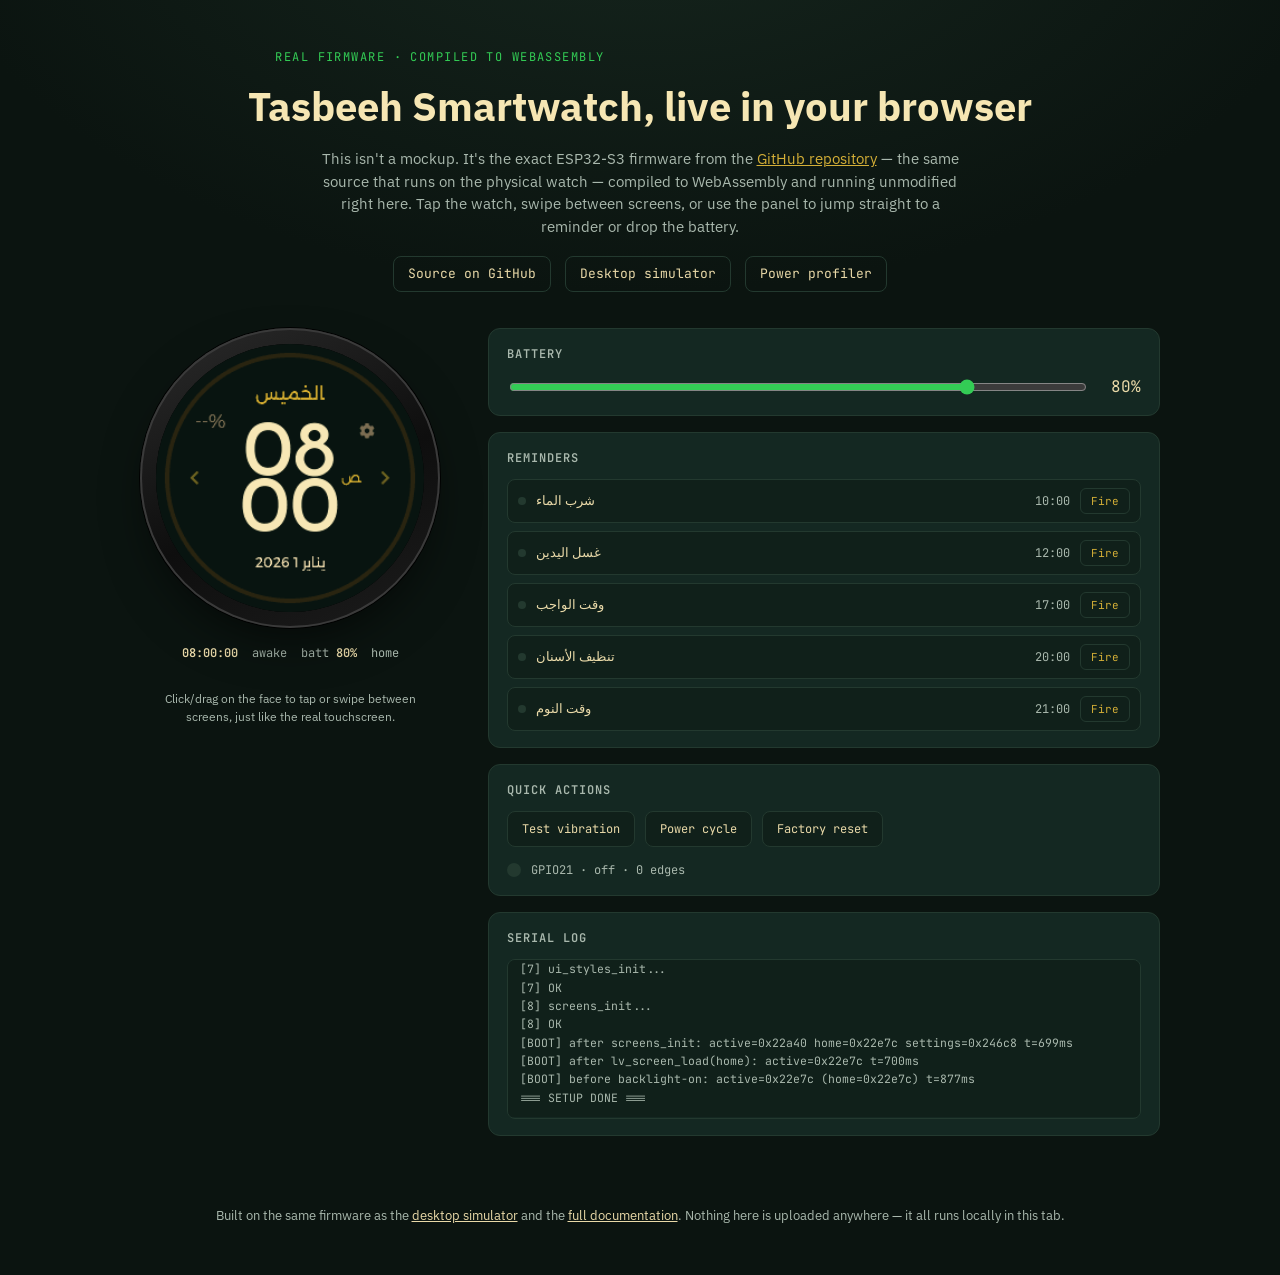
==== docs/index.html @ fea56c46 "Add a browser (WebAssembly) simulator, hosted via GitHub Pages - New docs/ folder: the real firmware" ====
<!doctype html>
<html lang="en">
<head>
<meta charset="utf-8">
<meta name="viewport" content="width=device-width, initial-scale=1">
<title>Tasbeeh Smartwatch — Live Simulator</title>
<meta name="description" content="The real Tasbeeh Smartwatch firmware, compiled to WebAssembly and running live in your browser — no hardware needed.">
<link rel="preconnect" href="https://fonts.googleapis.com">
<link rel="preconnect" href="https://fonts.gstatic.com" crossorigin>
<link href="https://fonts.googleapis.com/css2?family=IBM+Plex+Sans:wght@400;500;600;700&family=JetBrains+Mono:wght@400;500;600;700&display=swap" rel="stylesheet">
<link rel="stylesheet" href="style.css">
</head>
<body>

<div id="loading" class="loading"><span>booting firmware&hellip;</span></div>

<header class="hero wrap">
  <p class="eyebrow">Real firmware &middot; compiled to WebAssembly</p>
  <h1>Tasbeeh Smartwatch, live in your browser</h1>
  <p>
    This isn't a mockup. It's the exact ESP32-S3 firmware from the
    <a href="https://github.com/abda-s/tasbeeh-watch">GitHub repository</a> — the same source that runs on the
    physical watch — compiled to WebAssembly and running unmodified right here. Tap the watch, swipe
    between screens, or use the panel to jump straight to a reminder or drop the battery.
  </p>
  <div class="links">
    <a href="https://github.com/abda-s/tasbeeh-watch" target="_blank" rel="noopener">Source on GitHub</a>
    <a href="../sim/README.md">Desktop simulator</a>
    <a href="../power_profiler/README.md">Power profiler</a>
  </div>
</header>

<main class="stage wrap">
  <div class="watch-col">
    <div class="watch-case">
      <div class="watch-bezel">
        <canvas id="watch-canvas" width="240" height="240"></canvas>
      </div>
    </div>
    <div id="watch-status" class="watch-status"></div>
    <p class="watch-hint">Click/drag on the face to tap or swipe between screens, just like the real touchscreen.</p>
  </div>

  <div class="panel">
    <section class="card">
      <h2>Battery</h2>
      <div class="battery-row">
        <input id="battery-input" type="range" min="0" max="100" value="80">
        <output id="battery-output">80%</output>
      </div>
    </section>

    <section class="card">
      <h2>Reminders</h2>
      <div id="reminder-list" class="reminder-list"></div>
    </section>

    <section class="card">
      <h2>Quick actions</h2>
      <div class="actions">
        <button id="btn-buzz" class="btn">Test vibration</button>
        <button id="btn-reboot" class="btn">Power cycle</button>
        <button id="btn-factory" class="btn danger">Factory reset</button>
      </div>
      <div class="motor-indicator" style="margin-top:14px">
        <span id="motor-dot" class="motor-dot"></span>
        <span id="motor-label">not yet toggled</span>
      </div>
    </section>

    <section class="card">
      <h2>Serial log</h2>
      <div id="log-panel" class="log-panel"></div>
    </section>
  </div>
</main>

<footer>
  Built on the same firmware as the <a href="../sim/README.md">desktop simulator</a> and the
  <a href="../documentation/README.md">full documentation</a>. Nothing here is uploaded anywhere —
  it all runs locally in this tab.
</footer>

<script src="watch.js"></script>
<script src="app.js"></script>
</body>
</html>
---- docs/style.css ----
/* Dark, developer-tool chrome around the watch — but the accent colors are
   the firmware's own palette (src/ui/styles.cpp), not a generic dev-tool
   blue/green, so the page and the product it's showing off feel related. */
:root {
  --bg: #0b1410;
  --surface: #10201a;
  --card: #142822;
  --border: #23392f;
  --ink: #f6e6b3;       /* color_ivory */
  --ink-dim: #a9b8ad;
  --cream: #e9d9a8;     /* color_cream */
  --gold: #d4af37;      /* color_gold */
  --teal: #33cc55;      /* color_teal */
  --red: #ff5c5c;
  --mono: "JetBrains Mono", ui-monospace, "SF Mono", Consolas, monospace;
  --sans: "IBM Plex Sans", -apple-system, "Segoe UI", sans-serif;
}

* { box-sizing: border-box; }
html { background: var(--bg); }
body {
  margin: 0;
  background: radial-gradient(ellipse 1200px 700px at 50% -10%, #16261e 0%, var(--bg) 60%);
  color: var(--cream);
  font-family: var(--sans);
  line-height: 1.5;
  -webkit-font-smoothing: antialiased;
}

a { color: var(--gold); }

.wrap { max-width: 1080px; margin: 0 auto; padding: 0 20px; }

/* ── hero ─────────────────────────────────────────────────────── */
.hero { text-align: center; padding: 48px 20px 24px; }
.hero .eyebrow {
  font-family: var(--mono);
  font-size: 12px;
  letter-spacing: 0.12em;
  text-transform: uppercase;
  color: var(--teal);
  margin: 0 0 10px;
}
.hero h1 { font-size: clamp(28px, 5vw, 40px); margin: 0 0 12px; color: var(--ink); }
.hero p { max-width: 640px; margin: 0 auto; color: var(--ink-dim); font-size: 15px; }
.hero .links { margin-top: 18px; display: flex; gap: 14px; justify-content: center; flex-wrap: wrap; font-family: var(--mono); font-size: 13px; }
.hero .links a { text-decoration: none; border: 1px solid var(--border); padding: 7px 14px; border-radius: 8px; color: var(--cream); transition: border-color .15s, color .15s; }
.hero .links a:hover { border-color: var(--gold); color: var(--gold); }

/* ── stage: watch + panel ────────────────────────────────────────*/
.stage {
  display: grid;
  grid-template-columns: minmax(260px, 340px) 1fr;
  gap: 28px;
  align-items: start;
  padding: 12px 20px 40px;
}
@media (max-width: 780px) {
  .stage { grid-template-columns: 1fr; justify-items: center; }
}

.watch-col { display: flex; flex-direction: column; align-items: center; gap: 16px; position: sticky; top: 20px; }
.watch-case {
  width: 300px; height: 300px;
  border-radius: 50%;
  background: linear-gradient(155deg, #2b2b2b, #0e0e0e 55%, #1c1c1c);
  padding: 16px;
  box-shadow: 0 0 0 1px #000, 0 20px 50px -15px rgba(0,0,0,.7), inset 0 0 0 2px #3a3a3a;
  position: relative;
}
.watch-bezel {
  width: 100%; height: 100%; border-radius: 50%;
  overflow: hidden;
  background: #000;
  box-shadow: inset 0 0 0 3px #050505;
  cursor: pointer;
  touch-action: none;
}
#watch-canvas { width: 100%; height: 100%; display: block; }

.watch-status {
  font-family: var(--mono); font-size: 12px; color: var(--ink-dim);
  display: flex; gap: 14px; flex-wrap: wrap; justify-content: center;
}
.watch-status b { color: var(--cream); font-weight: 600; }
.watch-hint { font-size: 12px; color: var(--ink-dim); text-align: center; max-width: 260px; }

/* ── control panel ───────────────────────────────────────────────*/
.panel { display: flex; flex-direction: column; gap: 16px; min-width: 0; }
.card {
  background: var(--card);
  border: 1px solid var(--border);
  border-radius: 12px;
  padding: 16px 18px;
}
.card h2 {
  margin: 0 0 12px;
  font-size: 12px;
  letter-spacing: .08em;
  text-transform: uppercase;
  color: var(--ink-dim);
  font-family: var(--mono);
  font-weight: 600;
}

.battery-row { display: flex; align-items: center; gap: 12px; }
.battery-row input[type=range] { flex: 1; accent-color: var(--teal); }
.battery-row output { font-family: var(--mono); width: 4ch; text-align: right; color: var(--cream); }

.reminder-list { display: flex; flex-direction: column; gap: 8px; }
.reminder-row {
  display: flex; align-items: center; gap: 10px;
  background: var(--surface); border: 1px solid var(--border); border-radius: 8px;
  padding: 8px 10px;
}
.reminder-row .dot { width: 8px; height: 8px; border-radius: 50%; background: var(--border); flex-shrink: 0; }
.reminder-row.on .dot { background: var(--teal); box-shadow: 0 0 6px var(--teal); }
.reminder-row .label { flex: 1; font-size: 13px; min-width: 0; overflow: hidden; text-overflow: ellipsis; white-space: nowrap; }
.reminder-row .time { font-family: var(--mono); font-size: 12px; color: var(--ink-dim); }
.reminder-row button {
  font-family: var(--mono); font-size: 11px; padding: 5px 10px; border-radius: 6px;
  border: 1px solid var(--border); background: transparent; color: var(--gold); cursor: pointer;
  transition: background .15s;
}
.reminder-row button:hover { background: rgba(212,175,55,.12); }
.reminder-row button:disabled { opacity: .4; cursor: default; }

.actions { display: flex; flex-wrap: wrap; gap: 10px; }
.btn {
  font-family: var(--mono); font-size: 12px; padding: 9px 14px; border-radius: 8px;
  border: 1px solid var(--border); background: var(--surface); color: var(--cream);
  cursor: pointer; transition: border-color .15s, color .15s;
}
.btn:hover { border-color: var(--gold); color: var(--gold); }
.btn.danger:hover { border-color: var(--red); color: var(--red); }

.motor-indicator { display: flex; align-items: center; gap: 10px; font-family: var(--mono); font-size: 12px; color: var(--ink-dim); }
.motor-dot { width: 14px; height: 14px; border-radius: 50%; background: var(--border); transition: background .08s, box-shadow .08s; }
.motor-dot.buzz { background: var(--gold); box-shadow: 0 0 12px var(--gold); }

.log-panel {
  font-family: var(--mono); font-size: 11.5px; line-height: 1.6; color: var(--ink-dim);
  background: var(--surface); border: 1px solid var(--border); border-radius: 8px;
  padding: 10px 12px; height: 160px; overflow-y: auto; white-space: pre-wrap; word-break: break-all;
}
.log-panel .fresh { color: var(--teal); }

footer { text-align: center; padding: 30px 20px 50px; color: var(--ink-dim); font-size: 13px; }
footer a { color: var(--cream); }

.loading {
  position: fixed; inset: 0; background: var(--bg); z-index: 10;
  display: flex; align-items: center; justify-content: center;
  font-family: var(--mono); color: var(--ink-dim); font-size: 13px; gap: 10px;
  transition: opacity .3s;
}
.loading.hidden { opacity: 0; pointer-events: none; }
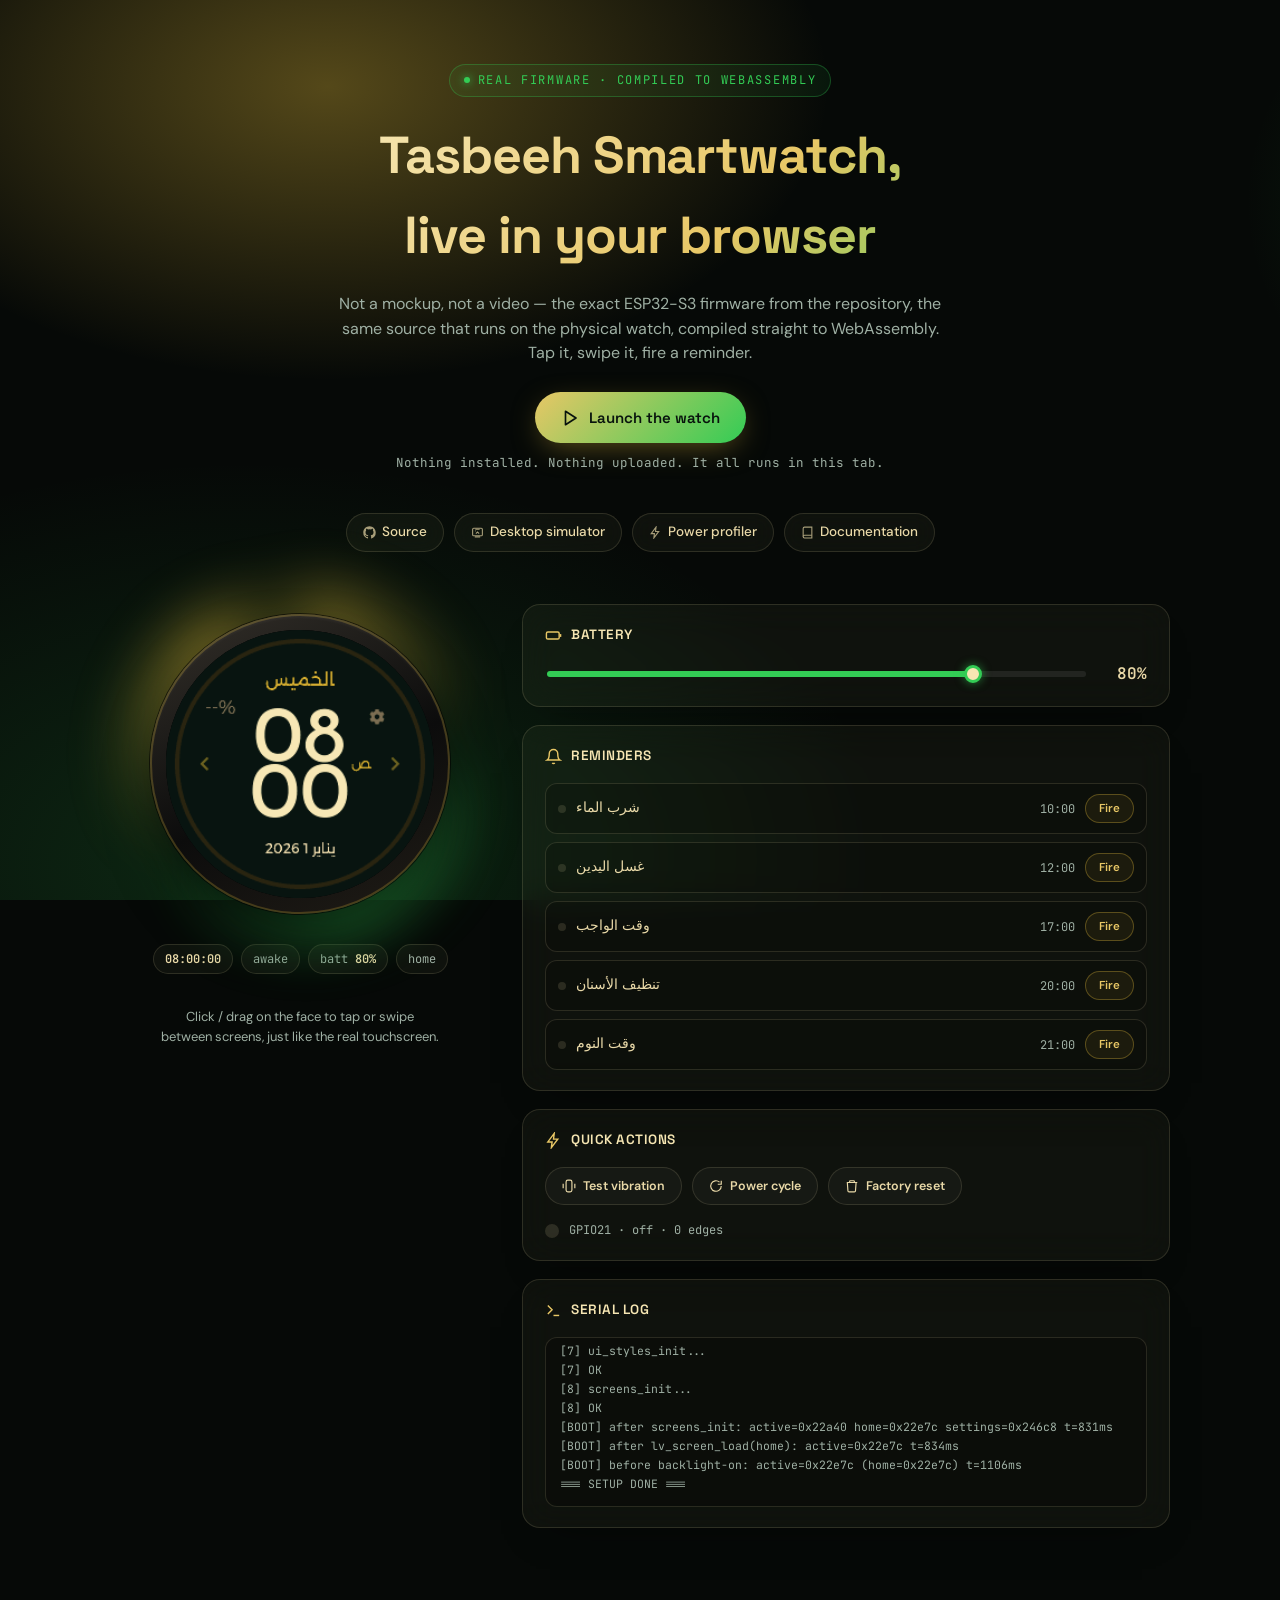
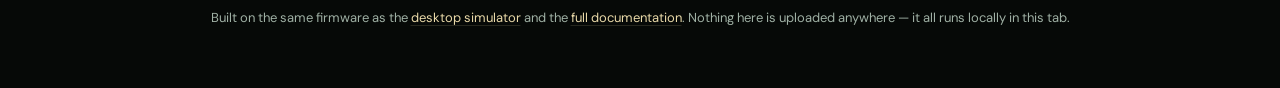
==== commit 0ead8812: "Redesign the browser simulator page - Applied the ui-ux-pro-max skill's "Tech Startup" style: Space " ====
--- a/docs/index.html
+++ b/docs/index.html
@@ -7,78 +7,108 @@
 <meta name="description" content="The real Tasbeeh Smartwatch firmware, compiled to WebAssembly and running live in your browser — no hardware needed.">
 <link rel="preconnect" href="https://fonts.googleapis.com">
 <link rel="preconnect" href="https://fonts.gstatic.com" crossorigin>
-<link href="https://fonts.googleapis.com/css2?family=IBM+Plex+Sans:wght@400;500;600;700&family=JetBrains+Mono:wght@400;500;600;700&display=swap" rel="stylesheet">
+<link href="https://fonts.googleapis.com/css2?family=DM+Sans:wght@400;500;600;700&family=Space+Grotesk:wght@500;600;700&family=JetBrains+Mono:wght@400;500;600&display=swap" rel="stylesheet">
 <link rel="stylesheet" href="style.css">
 </head>
 <body>
 
-<div id="loading" class="loading"><span>booting firmware&hellip;</span></div>
+<div id="loading" class="loading"><span class="spinner"></span><span>booting firmware&hellip;</span></div>
 
 <header class="hero wrap">
-  <p class="eyebrow">Real firmware &middot; compiled to WebAssembly</p>
-  <h1>Tasbeeh Smartwatch, live in your browser</h1>
-  <p>
-    This isn't a mockup. It's the exact ESP32-S3 firmware from the
-    <a href="https://github.com/abda-s/tasbeeh-watch">GitHub repository</a> — the same source that runs on the
-    physical watch — compiled to WebAssembly and running unmodified right here. Tap the watch, swipe
-    between screens, or use the panel to jump straight to a reminder or drop the battery.
+  <p class="eyebrow"><span class="dot"></span> Real firmware &middot; compiled to WebAssembly</p>
+  <h1>Tasbeeh Smartwatch,<br>live in your browser</h1>
+  <p class="lede">
+    Not a mockup, not a video — the exact ESP32-S3 firmware from the repository, the same source that
+    runs on the physical watch, compiled straight to WebAssembly. Tap it, swipe it, fire a reminder.
   </p>
-  <div class="links">
-    <a href="https://github.com/abda-s/tasbeeh-watch" target="_blank" rel="noopener">Source on GitHub</a>
-    <a href="../sim/README.md">Desktop simulator</a>
-    <a href="../power_profiler/README.md">Power profiler</a>
-  </div>
+  <a class="cta" href="#stage">
+    <svg viewBox="0 0 24 24" fill="none" stroke="currentColor" stroke-width="2.2" stroke-linecap="round" stroke-linejoin="round"><polygon points="6 3 20 12 6 21 6 3"/></svg>
+    Launch the watch
+  </a>
+  <p class="cta-note">Nothing installed. Nothing uploaded. It all runs in this tab.</p>
+
+  <nav class="links">
+    <a href="https://github.com/abda-s/tasbeeh-watch" target="_blank" rel="noopener">
+      <svg viewBox="0 0 24 24" fill="currentColor"><path d="M12 .5C5.65.5.5 5.65.5 12a11.5 11.5 0 0 0 7.86 10.93c.58.1.79-.25.79-.56v-2.17c-3.2.7-3.87-1.36-3.87-1.36-.53-1.33-1.28-1.69-1.28-1.69-1.05-.72.08-.7.08-.7 1.16.08 1.77 1.2 1.77 1.2 1.03 1.76 2.7 1.25 3.36.96.1-.75.4-1.25.73-1.53-2.56-.29-5.25-1.28-5.25-5.7 0-1.26.45-2.28 1.19-3.08-.12-.3-.52-1.5.11-3.12 0 0 .97-.31 3.18 1.18a11 11 0 0 1 5.79 0c2.2-1.5 3.17-1.18 3.17-1.18.64 1.62.24 2.82.12 3.12.74.8 1.18 1.82 1.18 3.08 0 4.43-2.7 5.4-5.27 5.68.42.36.78 1.07.78 2.16v3.2c0 .31.21.67.8.56A11.5 11.5 0 0 0 23.5 12C23.5 5.65 18.35.5 12 .5Z"/></svg>
+      Source
+    </a>
+    <a href="https://github.com/abda-s/tasbeeh-watch/blob/main/sim/README.md" target="_blank" rel="noopener">
+      <svg viewBox="0 0 24 24" fill="none" stroke="currentColor" stroke-width="2"><rect x="3" y="4" width="18" height="14" rx="2"/><path d="M7 20h10M9 14l3-3 3 3M8 9h1M8 6h8"/></svg>
+      Desktop simulator
+    </a>
+    <a href="https://github.com/abda-s/tasbeeh-watch/blob/main/power_profiler/README.md" target="_blank" rel="noopener">
+      <svg viewBox="0 0 24 24" fill="none" stroke="currentColor" stroke-width="2"><path d="M13 2 4 14h6l-1 8 9-12h-6l1-8Z"/></svg>
+      Power profiler
+    </a>
+    <a href="https://github.com/abda-s/tasbeeh-watch/blob/main/documentation/README.md" target="_blank" rel="noopener">
+      <svg viewBox="0 0 24 24" fill="none" stroke="currentColor" stroke-width="2"><path d="M4 19.5A2.5 2.5 0 0 1 6.5 17H20"/><path d="M6.5 2H20v20H6.5A2.5 2.5 0 0 1 4 19.5v-15A2.5 2.5 0 0 1 6.5 2Z"/></svg>
+      Documentation
+    </a>
+  </nav>
 </header>
 
-<main class="stage wrap">
+<main id="stage" class="stage wrap">
   <div class="watch-col">
-    <div class="watch-case">
-      <div class="watch-bezel">
-        <canvas id="watch-canvas" width="240" height="240"></canvas>
+    <div class="watch-orbit">
+      <div class="watch-case">
+        <div class="watch-bezel">
+          <canvas id="watch-canvas" width="240" height="240"></canvas>
+        </div>
       </div>
     </div>
     <div id="watch-status" class="watch-status"></div>
-    <p class="watch-hint">Click/drag on the face to tap or swipe between screens, just like the real touchscreen.</p>
+    <p class="watch-hint">Click / drag on the face to tap or swipe between screens, just like the real touchscreen.</p>
   </div>
 
   <div class="panel">
     <section class="card">
-      <h2>Battery</h2>
+      <h2><svg viewBox="0 0 24 24" fill="none" stroke="currentColor" stroke-width="2"><rect x="2" y="7" width="18" height="10" rx="2"/><path d="M22 10v4"/></svg>Battery</h2>
       <div class="battery-row">
-        <input id="battery-input" type="range" min="0" max="100" value="80">
+        <input id="battery-input" type="range" min="0" max="100" value="80" style="--pct:80%">
         <output id="battery-output">80%</output>
       </div>
     </section>
 
     <section class="card">
-      <h2>Reminders</h2>
+      <h2><svg viewBox="0 0 24 24" fill="none" stroke="currentColor" stroke-width="2"><path d="M18 8a6 6 0 0 0-12 0c0 7-3 9-3 9h18s-3-2-3-9"/><path d="M13.73 21a2 2 0 0 1-3.46 0"/></svg>Reminders</h2>
       <div id="reminder-list" class="reminder-list"></div>
     </section>
 
     <section class="card">
-      <h2>Quick actions</h2>
+      <h2><svg viewBox="0 0 24 24" fill="none" stroke="currentColor" stroke-width="2"><path d="M13 2 4 14h6l-1 8 9-12h-6l1-8Z"/></svg>Quick actions</h2>
       <div class="actions">
-        <button id="btn-buzz" class="btn">Test vibration</button>
-        <button id="btn-reboot" class="btn">Power cycle</button>
-        <button id="btn-factory" class="btn danger">Factory reset</button>
+        <button id="btn-buzz" class="btn">
+          <svg viewBox="0 0 24 24" fill="none" stroke="currentColor" stroke-width="2"><rect x="7" y="2" width="10" height="20" rx="3"/><path d="M2 8v8M22 8v8"/></svg>
+          Test vibration
+        </button>
+        <button id="btn-reboot" class="btn">
+          <svg viewBox="0 0 24 24" fill="none" stroke="currentColor" stroke-width="2"><path d="M21 12a9 9 0 1 1-3-6.7"/><path d="M21 3v6h-6"/></svg>
+          Power cycle
+        </button>
+        <button id="btn-factory" class="btn danger">
+          <svg viewBox="0 0 24 24" fill="none" stroke="currentColor" stroke-width="2"><path d="M3 6h18M8 6V4a1 1 0 0 1 1-1h6a1 1 0 0 1 1 1v2m3 0-1 14a2 2 0 0 1-2 2H7a2 2 0 0 1-2-2L4 6"/></svg>
+          Factory reset
+        </button>
       </div>
-      <div class="motor-indicator" style="margin-top:14px">
+      <div class="motor-indicator">
         <span id="motor-dot" class="motor-dot"></span>
         <span id="motor-label">not yet toggled</span>
       </div>
     </section>
 
     <section class="card">
-      <h2>Serial log</h2>
+      <h2><svg viewBox="0 0 24 24" fill="none" stroke="currentColor" stroke-width="2"><polyline points="4 17 10 11 4 5"/><line x1="12" y1="19" x2="20" y2="19"/></svg>Serial log</h2>
       <div id="log-panel" class="log-panel"></div>
     </section>
   </div>
 </main>
 
 <footer>
-  Built on the same firmware as the <a href="../sim/README.md">desktop simulator</a> and the
-  <a href="../documentation/README.md">full documentation</a>. Nothing here is uploaded anywhere —
-  it all runs locally in this tab.
+  Built on the same firmware as the
+  <a href="https://github.com/abda-s/tasbeeh-watch/blob/main/sim/README.md" target="_blank" rel="noopener">desktop simulator</a>
+  and the
+  <a href="https://github.com/abda-s/tasbeeh-watch/blob/main/documentation/README.md" target="_blank" rel="noopener">full documentation</a>.
+  Nothing here is uploaded anywhere — it all runs locally in this tab.
 </footer>
 
 <script src="watch.js"></script>
--- a/docs/style.css
+++ b/docs/style.css
@@ -1,72 +1,180 @@
-/* Dark, developer-tool chrome around the watch — but the accent colors are
-   the firmware's own palette (src/ui/styles.cpp), not a generic dev-tool
-   blue/green, so the page and the product it's showing off feel related. */
+/* Design system: dark + glassmorphism, tech-startup type pairing
+   (Space Grotesk / DM Sans), the watch's own gold/teal accents so the
+   chrome and the product it's showing off read as one thing rather than
+   a generic dev-tool skin around it. Motion is guarded by
+   prefers-reduced-motion throughout; every interactive control keeps a
+   visible focus ring. */
 :root {
-  --bg: #0b1410;
-  --surface: #10201a;
-  --card: #142822;
-  --border: #23392f;
+  --bg-0: #060907;
+  --bg-1: #0a1310;
+  --glass: rgba(233, 217, 168, 0.045);
+  --glass-strong: rgba(233, 217, 168, 0.08);
+  --glass-border: rgba(233, 217, 168, 0.14);
   --ink: #f6e6b3;       /* color_ivory */
-  --ink-dim: #a9b8ad;
+  --ink-dim: #9fb0a4;
   --cream: #e9d9a8;     /* color_cream */
   --gold: #d4af37;      /* color_gold */
+  --gold-soft: #e8c766;
   --teal: #33cc55;      /* color_teal */
   --red: #ff5c5c;
+  --heading: "Space Grotesk", var(--sans);
+  --sans: "DM Sans", -apple-system, "Segoe UI", sans-serif;
   --mono: "JetBrains Mono", ui-monospace, "SF Mono", Consolas, monospace;
-  --sans: "IBM Plex Sans", -apple-system, "Segoe UI", sans-serif;
+  --radius: 18px;
+}
+
+@media (prefers-reduced-motion: no-preference) {
+  :root { --motion-ok: 1; }
 }
 
 * { box-sizing: border-box; }
-html { background: var(--bg); }
+html { background: var(--bg-0); scroll-behavior: smooth; }
 body {
   margin: 0;
-  background: radial-gradient(ellipse 1200px 700px at 50% -10%, #16261e 0%, var(--bg) 60%);
+  min-height: 100vh;
   color: var(--cream);
   font-family: var(--sans);
-  line-height: 1.5;
+  line-height: 1.55;
   -webkit-font-smoothing: antialiased;
-}
-
-a { color: var(--gold); }
-
-.wrap { max-width: 1080px; margin: 0 auto; padding: 0 20px; }
+  overflow-x: hidden;
+  /* Aurora mesh, painted straight on body (not a pseudo-element — a
+     negative z-index child with no stacking context on body/html can
+     paint behind the page's own background and vanish entirely). A
+     background-size larger than the viewport + an animated
+     background-position gives the slow drift. */
+  background-color: var(--bg-0);
+  background-image:
+    radial-gradient(36% 30% at 16% 6%, rgba(212, 175, 55, 0.38), transparent 68%),
+    radial-gradient(40% 36% at 88% 14%, rgba(51, 204, 85, 0.32), transparent 68%),
+    radial-gradient(45% 40% at 12% 60%, rgba(51, 204, 85, 0.16), transparent 70%),
+    radial-gradient(55% 48% at 55% 98%, rgba(212, 175, 55, 0.22), transparent 70%);
+  background-size: 160% 160%;
+  background-attachment: fixed;
+  background-position: 0% 0%;
+}
+@media (prefers-reduced-motion: no-preference) {
+  body { animation: drift 30s ease-in-out infinite alternate; }
+}
+@keyframes drift {
+  from { background-position: 0% 0%; }
+  to   { background-position: 18% 12%; }
+}
+
+a { color: var(--gold-soft); }
+:focus-visible {
+  outline: 2px solid var(--gold-soft);
+  outline-offset: 3px;
+  border-radius: 4px;
+}
+
+.wrap { max-width: 1100px; margin: 0 auto; padding: 0 20px; }
 
 /* ── hero ─────────────────────────────────────────────────────── */
-.hero { text-align: center; padding: 48px 20px 24px; }
+.hero { text-align: center; padding: 64px 20px 32px; position: relative; }
 .hero .eyebrow {
+  display: inline-flex; align-items: center; gap: 8px;
   font-family: var(--mono);
   font-size: 12px;
-  letter-spacing: 0.12em;
+  letter-spacing: 0.14em;
   text-transform: uppercase;
   color: var(--teal);
-  margin: 0 0 10px;
-}
-.hero h1 { font-size: clamp(28px, 5vw, 40px); margin: 0 0 12px; color: var(--ink); }
-.hero p { max-width: 640px; margin: 0 auto; color: var(--ink-dim); font-size: 15px; }
-.hero .links { margin-top: 18px; display: flex; gap: 14px; justify-content: center; flex-wrap: wrap; font-family: var(--mono); font-size: 13px; }
-.hero .links a { text-decoration: none; border: 1px solid var(--border); padding: 7px 14px; border-radius: 8px; color: var(--cream); transition: border-color .15s, color .15s; }
-.hero .links a:hover { border-color: var(--gold); color: var(--gold); }
+  margin: 0 0 18px;
+  padding: 6px 14px;
+  border: 1px solid rgba(51, 204, 85, 0.3);
+  border-radius: 999px;
+  background: rgba(51, 204, 85, 0.07);
+}
+.hero .eyebrow .dot {
+  width: 6px; height: 6px; border-radius: 50%; background: var(--teal);
+  box-shadow: 0 0 8px var(--teal);
+}
+@media (prefers-reduced-motion: no-preference) {
+  .hero .eyebrow .dot { animation: pulse-dot 2s ease-in-out infinite; }
+}
+@keyframes pulse-dot { 0%, 100% { opacity: 1; } 50% { opacity: .35; } }
+
+.hero h1 {
+  font-family: var(--heading);
+  font-weight: 700;
+  font-size: clamp(32px, 6vw, 52px);
+  letter-spacing: -0.02em;
+  margin: 0 0 16px;
+  background: linear-gradient(135deg, var(--ink) 20%, var(--gold-soft) 60%, var(--teal) 100%);
+  -webkit-background-clip: text; background-clip: text; color: transparent;
+}
+.hero p.lede { max-width: 620px; margin: 0 auto; color: var(--ink-dim); font-size: 16px; }
+
+.hero .cta {
+  display: inline-flex; align-items: center; gap: 10px;
+  margin-top: 26px;
+  padding: 14px 26px;
+  font-family: var(--heading); font-weight: 600; font-size: 15px;
+  color: #08130d;
+  background: linear-gradient(135deg, var(--gold-soft), var(--teal));
+  border-radius: 999px;
+  text-decoration: none;
+  box-shadow: 0 8px 30px -8px rgba(212, 175, 55, 0.5);
+  transition: transform .2s ease, box-shadow .2s ease;
+}
+.hero .cta:hover { transform: translateY(-2px); box-shadow: 0 12px 36px -6px rgba(212, 175, 55, 0.65); }
+.hero .cta svg { width: 18px; height: 18px; }
+.hero .cta-note { margin: 10px 0 0; font-size: 12.5px; color: var(--ink-dim); font-family: var(--mono); }
+
+.hero nav.links {
+  margin-top: 40px; display: flex; gap: 10px; justify-content: center; flex-wrap: wrap;
+  font-family: var(--sans); font-size: 13.5px; font-weight: 500;
+}
+.hero nav.links a {
+  text-decoration: none; color: var(--cream);
+  padding: 8px 16px; border-radius: 999px;
+  border: 1px solid var(--glass-border);
+  background: var(--glass);
+  backdrop-filter: blur(12px); -webkit-backdrop-filter: blur(12px);
+  transition: border-color .15s, background .15s, transform .15s;
+  display: inline-flex; align-items: center; gap: 6px;
+}
+.hero nav.links a:hover { border-color: var(--gold); background: var(--glass-strong); transform: translateY(-1px); }
+.hero nav.links a svg { width: 13px; height: 13px; opacity: .7; }
 
 /* ── stage: watch + panel ────────────────────────────────────────*/
 .stage {
   display: grid;
-  grid-template-columns: minmax(260px, 340px) 1fr;
-  gap: 28px;
+  grid-template-columns: minmax(280px, 380px) 1fr;
+  gap: 32px;
   align-items: start;
-  padding: 12px 20px 40px;
-}
-@media (max-width: 780px) {
+  padding: 20px 20px 40px;
+}
+@media (max-width: 820px) {
   .stage { grid-template-columns: 1fr; justify-items: center; }
 }
 
-.watch-col { display: flex; flex-direction: column; align-items: center; gap: 16px; position: sticky; top: 20px; }
+.watch-col { display: flex; flex-direction: column; align-items: center; gap: 20px; position: sticky; top: 24px; }
+
+.watch-orbit { position: relative; width: 320px; height: 320px; display: flex; align-items: center; justify-content: center; }
+.watch-orbit::before {
+  content: "";
+  position: absolute; inset: -6%;
+  border-radius: 50%;
+  background: conic-gradient(from 0deg, var(--gold) 0%, transparent 22%, var(--teal) 45%, transparent 65%, var(--gold) 90%, transparent 100%);
+  filter: blur(28px);
+  opacity: .55;
+}
+@media (prefers-reduced-motion: no-preference) {
+  .watch-orbit::before { animation: spin 14s linear infinite; }
+}
+@keyframes spin { to { transform: rotate(360deg); } }
+
 .watch-case {
   width: 300px; height: 300px;
   border-radius: 50%;
-  background: linear-gradient(155deg, #2b2b2b, #0e0e0e 55%, #1c1c1c);
+  background: linear-gradient(155deg, #34302a, #0c0c0c 55%, #201c16);
   padding: 16px;
-  box-shadow: 0 0 0 1px #000, 0 20px 50px -15px rgba(0,0,0,.7), inset 0 0 0 2px #3a3a3a;
-  position: relative;
+  position: relative; z-index: 1;
+  box-shadow:
+    0 0 0 1px rgba(0,0,0,.6),
+    0 25px 60px -18px rgba(0,0,0,.8),
+    inset 0 0 0 2px rgba(212,175,55,.25),
+    inset 0 2px 4px rgba(255,255,255,.08);
 }
 .watch-bezel {
   width: 100%; height: 100%; border-radius: 50%;
@@ -80,78 +188,118 @@
 
 .watch-status {
   font-family: var(--mono); font-size: 12px; color: var(--ink-dim);
-  display: flex; gap: 14px; flex-wrap: wrap; justify-content: center;
+  display: flex; gap: 8px; flex-wrap: wrap; justify-content: center;
+}
+.watch-status span {
+  padding: 5px 11px; border-radius: 999px;
+  background: var(--glass); border: 1px solid var(--glass-border);
 }
 .watch-status b { color: var(--cream); font-weight: 600; }
-.watch-hint { font-size: 12px; color: var(--ink-dim); text-align: center; max-width: 260px; }
+.watch-hint { font-size: 13px; color: var(--ink-dim); text-align: center; max-width: 280px; }
 
 /* ── control panel ───────────────────────────────────────────────*/
-.panel { display: flex; flex-direction: column; gap: 16px; min-width: 0; }
+.panel { display: flex; flex-direction: column; gap: 18px; min-width: 0; width: 100%; }
 .card {
-  background: var(--card);
-  border: 1px solid var(--border);
-  border-radius: 12px;
-  padding: 16px 18px;
-}
+  background: var(--glass);
+  border: 1px solid var(--glass-border);
+  border-radius: var(--radius);
+  padding: 20px 22px;
+  backdrop-filter: blur(18px); -webkit-backdrop-filter: blur(18px);
+  box-shadow: 0 20px 40px -28px rgba(0,0,0,.7);
+  transition: border-color .2s;
+}
+.card:hover { border-color: rgba(233, 217, 168, 0.22); }
 .card h2 {
-  margin: 0 0 12px;
-  font-size: 12px;
-  letter-spacing: .08em;
+  margin: 0 0 16px;
+  display: flex; align-items: center; gap: 9px;
+  font-family: var(--heading);
+  font-size: 13.5px;
+  letter-spacing: .04em;
   text-transform: uppercase;
-  color: var(--ink-dim);
-  font-family: var(--mono);
+  color: var(--ink);
   font-weight: 600;
 }
-
-.battery-row { display: flex; align-items: center; gap: 12px; }
-.battery-row input[type=range] { flex: 1; accent-color: var(--teal); }
-.battery-row output { font-family: var(--mono); width: 4ch; text-align: right; color: var(--cream); }
+.card h2 svg { width: 17px; height: 17px; color: var(--gold-soft); flex-shrink: 0; }
+
+.battery-row { display: flex; align-items: center; gap: 14px; }
+.battery-row input[type=range] {
+  flex: 1; height: 6px; border-radius: 999px; appearance: none;
+  background: linear-gradient(90deg, var(--teal) 0%, var(--teal) var(--pct, 80%), rgba(255,255,255,.08) var(--pct, 80%));
+  outline-offset: 4px;
+}
+.battery-row input[type=range]::-webkit-slider-thumb {
+  appearance: none; width: 18px; height: 18px; border-radius: 50%;
+  background: var(--ink); border: 3px solid var(--teal);
+  box-shadow: 0 0 10px rgba(51,204,85,.6);
+  cursor: pointer;
+}
+.battery-row input[type=range]::-moz-range-thumb {
+  width: 18px; height: 18px; border-radius: 50%; border: 3px solid var(--teal);
+  background: var(--ink); box-shadow: 0 0 10px rgba(51,204,85,.6); cursor: pointer;
+}
+.battery-row output { font-family: var(--mono); font-weight: 600; width: 4.5ch; text-align: right; color: var(--cream); }
 
 .reminder-list { display: flex; flex-direction: column; gap: 8px; }
 .reminder-row {
   display: flex; align-items: center; gap: 10px;
-  background: var(--surface); border: 1px solid var(--border); border-radius: 8px;
-  padding: 8px 10px;
-}
-.reminder-row .dot { width: 8px; height: 8px; border-radius: 50%; background: var(--border); flex-shrink: 0; }
-.reminder-row.on .dot { background: var(--teal); box-shadow: 0 0 6px var(--teal); }
-.reminder-row .label { flex: 1; font-size: 13px; min-width: 0; overflow: hidden; text-overflow: ellipsis; white-space: nowrap; }
+  background: rgba(0,0,0,.18); border: 1px solid var(--glass-border); border-radius: 12px;
+  padding: 10px 12px;
+  transition: border-color .15s, background .15s;
+}
+.reminder-row:hover { border-color: rgba(233,217,168,.28); background: rgba(0,0,0,.28); }
+.reminder-row .dot { width: 8px; height: 8px; border-radius: 50%; background: var(--glass-border); flex-shrink: 0; }
+.reminder-row.on .dot { background: var(--teal); box-shadow: 0 0 8px var(--teal); }
+.reminder-row .label { flex: 1; font-size: 13.5px; min-width: 0; overflow: hidden; text-overflow: ellipsis; white-space: nowrap; }
 .reminder-row .time { font-family: var(--mono); font-size: 12px; color: var(--ink-dim); }
 .reminder-row button {
-  font-family: var(--mono); font-size: 11px; padding: 5px 10px; border-radius: 6px;
-  border: 1px solid var(--border); background: transparent; color: var(--gold); cursor: pointer;
-  transition: background .15s;
-}
-.reminder-row button:hover { background: rgba(212,175,55,.12); }
-.reminder-row button:disabled { opacity: .4; cursor: default; }
+  font-family: var(--sans); font-weight: 600; font-size: 11.5px; padding: 6px 13px; border-radius: 999px;
+  border: 1px solid rgba(212,175,55,.35); background: rgba(212,175,55,.08); color: var(--gold-soft); cursor: pointer;
+  transition: background .15s, transform .15s;
+}
+.reminder-row button:hover { background: rgba(212,175,55,.2); transform: translateY(-1px); }
+.reminder-row button:disabled { opacity: .4; cursor: default; transform: none; }
 
 .actions { display: flex; flex-wrap: wrap; gap: 10px; }
 .btn {
-  font-family: var(--mono); font-size: 12px; padding: 9px 14px; border-radius: 8px;
-  border: 1px solid var(--border); background: var(--surface); color: var(--cream);
-  cursor: pointer; transition: border-color .15s, color .15s;
-}
-.btn:hover { border-color: var(--gold); color: var(--gold); }
-.btn.danger:hover { border-color: var(--red); color: var(--red); }
-
-.motor-indicator { display: flex; align-items: center; gap: 10px; font-family: var(--mono); font-size: 12px; color: var(--ink-dim); }
-.motor-dot { width: 14px; height: 14px; border-radius: 50%; background: var(--border); transition: background .08s, box-shadow .08s; }
-.motor-dot.buzz { background: var(--gold); box-shadow: 0 0 12px var(--gold); }
+  font-family: var(--sans); font-weight: 600; font-size: 12.5px; padding: 10px 16px; border-radius: 999px;
+  border: 1px solid var(--glass-border); background: rgba(255,255,255,.03); color: var(--cream);
+  cursor: pointer; transition: border-color .15s, background .15s, transform .15s;
+  display: inline-flex; align-items: center; gap: 7px;
+}
+.btn svg { width: 14px; height: 14px; }
+.btn:hover { border-color: var(--gold); background: rgba(212,175,55,.1); transform: translateY(-1px); }
+.btn.danger:hover { border-color: var(--red); background: rgba(255,92,92,.1); color: #ffb3b3; }
+
+.motor-indicator { display: flex; align-items: center; gap: 10px; font-family: var(--mono); font-size: 12px; color: var(--ink-dim); margin-top: 16px; }
+.motor-dot {
+  width: 14px; height: 14px; border-radius: 50%; background: var(--glass-border);
+  transition: background .08s, box-shadow .08s;
+}
+.motor-dot.buzz { background: var(--gold-soft); box-shadow: 0 0 14px var(--gold-soft); }
 
 .log-panel {
-  font-family: var(--mono); font-size: 11.5px; line-height: 1.6; color: var(--ink-dim);
-  background: var(--surface); border: 1px solid var(--border); border-radius: 8px;
-  padding: 10px 12px; height: 160px; overflow-y: auto; white-space: pre-wrap; word-break: break-all;
+  font-family: var(--mono); font-size: 11.5px; line-height: 1.65; color: var(--ink-dim);
+  background: rgba(0,0,0,.28); border: 1px solid var(--glass-border); border-radius: 12px;
+  padding: 12px 14px; height: 170px; overflow-y: auto; white-space: pre-wrap; word-break: break-all;
 }
 .log-panel .fresh { color: var(--teal); }
-
-footer { text-align: center; padding: 30px 20px 50px; color: var(--ink-dim); font-size: 13px; }
-footer a { color: var(--cream); }
+.log-panel::-webkit-scrollbar { width: 8px; }
+.log-panel::-webkit-scrollbar-thumb { background: var(--glass-border); border-radius: 8px; }
+
+footer { text-align: center; padding: 40px 20px 60px; color: var(--ink-dim); font-size: 13px; }
+footer a { color: var(--cream); text-decoration: underline; text-decoration-color: var(--glass-border); text-underline-offset: 3px; }
 
 .loading {
-  position: fixed; inset: 0; background: var(--bg); z-index: 10;
-  display: flex; align-items: center; justify-content: center;
-  font-family: var(--mono); color: var(--ink-dim); font-size: 13px; gap: 10px;
-  transition: opacity .3s;
+  position: fixed; inset: 0; background: var(--bg-0); z-index: 10;
+  display: flex; align-items: center; justify-content: center; flex-direction: column; gap: 14px;
+  font-family: var(--mono); color: var(--ink-dim); font-size: 13px;
+  transition: opacity .4s ease;
 }
 .loading.hidden { opacity: 0; pointer-events: none; }
+.loading .spinner {
+  width: 28px; height: 28px; border-radius: 50%;
+  border: 2px solid var(--glass-border); border-top-color: var(--gold-soft);
+}
+@media (prefers-reduced-motion: no-preference) {
+  .loading .spinner { animation: spin 0.9s linear infinite; }
+}
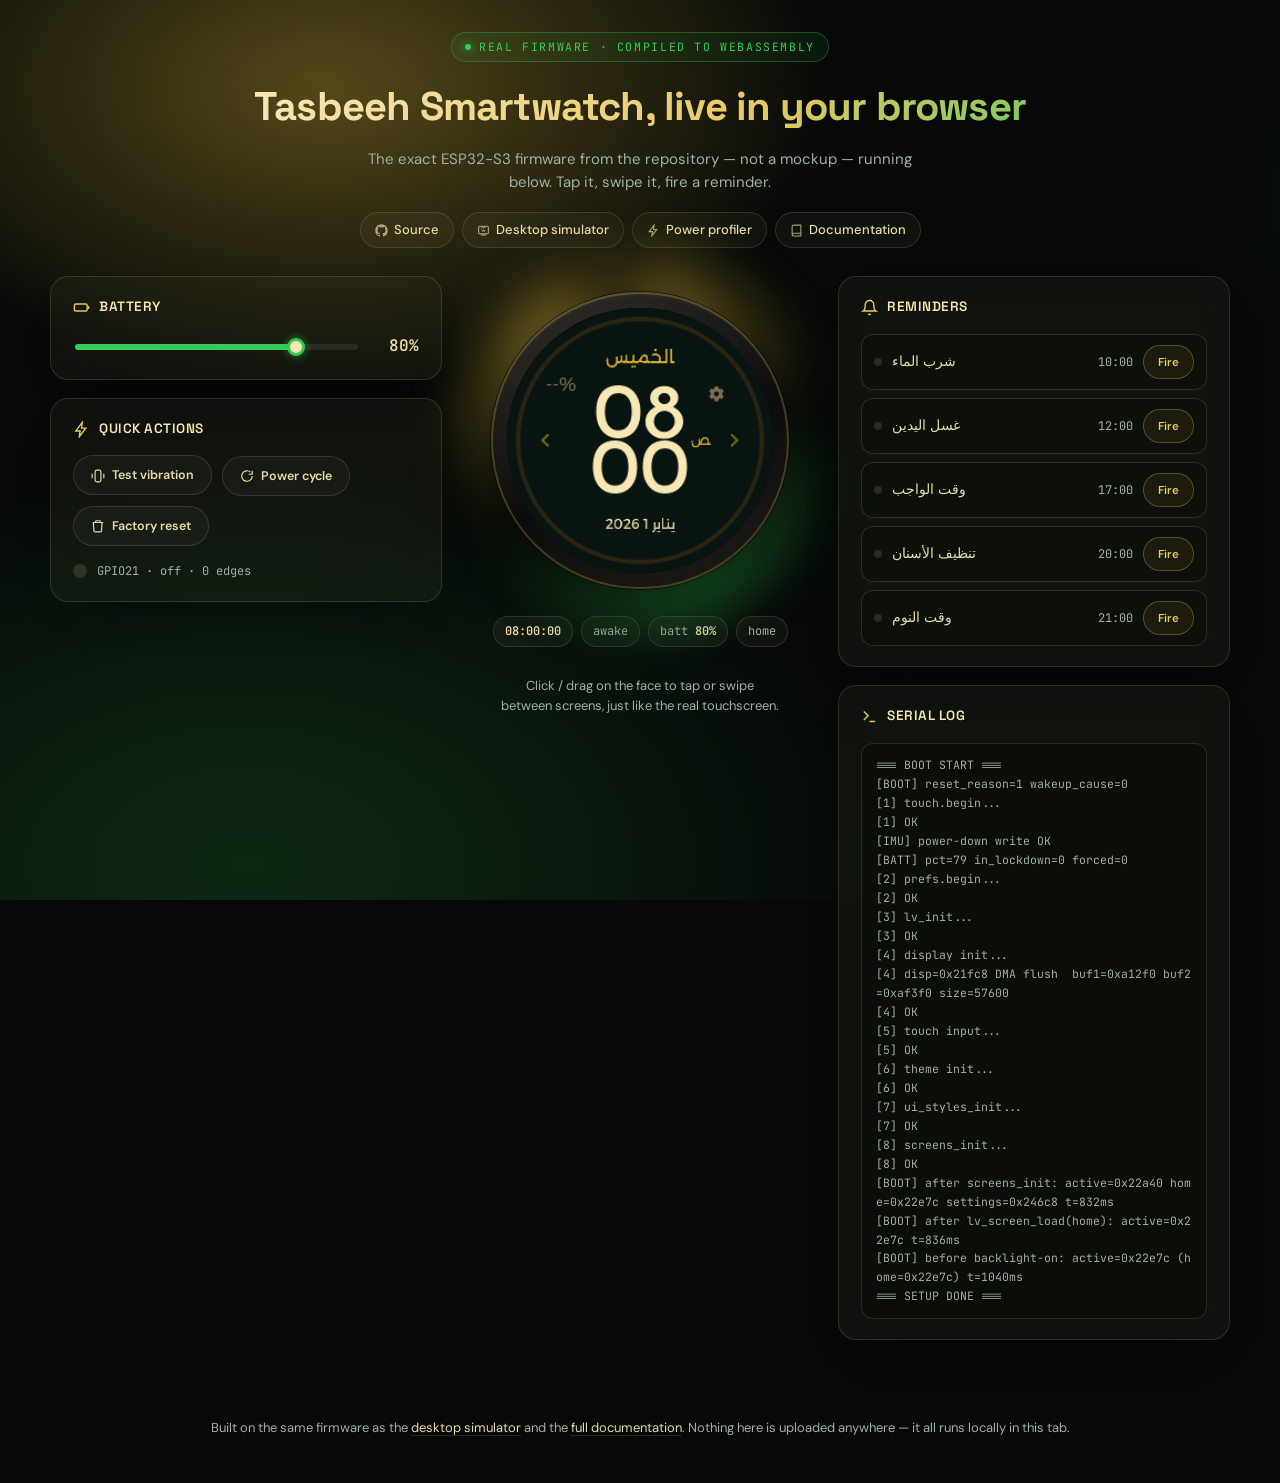
==== commit 2b794cf2: "Fix browser simulator layout: centered watch, flanking panels, mobile bug - Removed the dead "Launch" ====
--- a/docs/index.html
+++ b/docs/index.html
@@ -16,16 +16,10 @@
 
 <header class="hero wrap">
   <p class="eyebrow"><span class="dot"></span> Real firmware &middot; compiled to WebAssembly</p>
-  <h1>Tasbeeh Smartwatch,<br>live in your browser</h1>
+  <h1>Tasbeeh Smartwatch, live in your browser</h1>
   <p class="lede">
-    Not a mockup, not a video — the exact ESP32-S3 firmware from the repository, the same source that
-    runs on the physical watch, compiled straight to WebAssembly. Tap it, swipe it, fire a reminder.
+    The exact ESP32-S3 firmware from the repository — not a mockup — running below. Tap it, swipe it, fire a reminder.
   </p>
-  <a class="cta" href="#stage">
-    <svg viewBox="0 0 24 24" fill="none" stroke="currentColor" stroke-width="2.2" stroke-linecap="round" stroke-linejoin="round"><polygon points="6 3 20 12 6 21 6 3"/></svg>
-    Launch the watch
-  </a>
-  <p class="cta-note">Nothing installed. Nothing uploaded. It all runs in this tab.</p>
 
   <nav class="links">
     <a href="https://github.com/abda-s/tasbeeh-watch" target="_blank" rel="noopener">
@@ -60,18 +54,13 @@
     <p class="watch-hint">Click / drag on the face to tap or swipe between screens, just like the real touchscreen.</p>
   </div>
 
-  <div class="panel">
+  <div class="panel panel-left">
     <section class="card">
       <h2><svg viewBox="0 0 24 24" fill="none" stroke="currentColor" stroke-width="2"><rect x="2" y="7" width="18" height="10" rx="2"/><path d="M22 10v4"/></svg>Battery</h2>
       <div class="battery-row">
         <input id="battery-input" type="range" min="0" max="100" value="80" style="--pct:80%">
         <output id="battery-output">80%</output>
       </div>
-    </section>
-
-    <section class="card">
-      <h2><svg viewBox="0 0 24 24" fill="none" stroke="currentColor" stroke-width="2"><path d="M18 8a6 6 0 0 0-12 0c0 7-3 9-3 9h18s-3-2-3-9"/><path d="M13.73 21a2 2 0 0 1-3.46 0"/></svg>Reminders</h2>
-      <div id="reminder-list" class="reminder-list"></div>
     </section>
 
     <section class="card">
@@ -95,8 +84,15 @@
         <span id="motor-label">not yet toggled</span>
       </div>
     </section>
+  </div>
 
+  <div class="panel panel-right">
     <section class="card">
+      <h2><svg viewBox="0 0 24 24" fill="none" stroke="currentColor" stroke-width="2"><path d="M18 8a6 6 0 0 0-12 0c0 7-3 9-3 9h18s-3-2-3-9"/><path d="M13.73 21a2 2 0 0 1-3.46 0"/></svg>Reminders</h2>
+      <div id="reminder-list" class="reminder-list"></div>
+    </section>
+
+    <section class="card card-log">
       <h2><svg viewBox="0 0 24 24" fill="none" stroke="currentColor" stroke-width="2"><polyline points="4 17 10 11 4 5"/><line x1="12" y1="19" x2="20" y2="19"/></svg>Serial log</h2>
       <div id="log-panel" class="log-panel"></div>
     </section>
--- a/docs/style.css
+++ b/docs/style.css
@@ -67,19 +67,20 @@
   border-radius: 4px;
 }
 
-.wrap { max-width: 1100px; margin: 0 auto; padding: 0 20px; }
-
-/* ── hero ─────────────────────────────────────────────────────── */
-.hero { text-align: center; padding: 64px 20px 32px; position: relative; }
+.wrap { max-width: 1220px; margin: 0 auto; padding: 0 20px; }
+
+/* ── hero (short — the watch itself is the demo, not a screenshot of
+   it, so there's nothing to sell before it) ─────────────────────── */
+.hero { text-align: center; padding: 32px 20px 20px; position: relative; }
 .hero .eyebrow {
   display: inline-flex; align-items: center; gap: 8px;
   font-family: var(--mono);
-  font-size: 12px;
+  font-size: 11.5px;
   letter-spacing: 0.14em;
   text-transform: uppercase;
   color: var(--teal);
-  margin: 0 0 18px;
-  padding: 6px 14px;
+  margin: 0 0 14px;
+  padding: 5px 13px;
   border: 1px solid rgba(51, 204, 85, 0.3);
   border-radius: 999px;
   background: rgba(51, 204, 85, 0.07);
@@ -96,37 +97,21 @@
 .hero h1 {
   font-family: var(--heading);
   font-weight: 700;
-  font-size: clamp(32px, 6vw, 52px);
+  font-size: clamp(26px, 5vw, 40px);
   letter-spacing: -0.02em;
-  margin: 0 0 16px;
+  margin: 0 0 10px;
   background: linear-gradient(135deg, var(--ink) 20%, var(--gold-soft) 60%, var(--teal) 100%);
   -webkit-background-clip: text; background-clip: text; color: transparent;
 }
-.hero p.lede { max-width: 620px; margin: 0 auto; color: var(--ink-dim); font-size: 16px; }
-
-.hero .cta {
-  display: inline-flex; align-items: center; gap: 10px;
-  margin-top: 26px;
-  padding: 14px 26px;
-  font-family: var(--heading); font-weight: 600; font-size: 15px;
-  color: #08130d;
-  background: linear-gradient(135deg, var(--gold-soft), var(--teal));
-  border-radius: 999px;
-  text-decoration: none;
-  box-shadow: 0 8px 30px -8px rgba(212, 175, 55, 0.5);
-  transition: transform .2s ease, box-shadow .2s ease;
-}
-.hero .cta:hover { transform: translateY(-2px); box-shadow: 0 12px 36px -6px rgba(212, 175, 55, 0.65); }
-.hero .cta svg { width: 18px; height: 18px; }
-.hero .cta-note { margin: 10px 0 0; font-size: 12.5px; color: var(--ink-dim); font-family: var(--mono); }
+.hero p.lede { max-width: 560px; margin: 0 auto; color: var(--ink-dim); font-size: 15px; }
 
 .hero nav.links {
-  margin-top: 40px; display: flex; gap: 10px; justify-content: center; flex-wrap: wrap;
-  font-family: var(--sans); font-size: 13.5px; font-weight: 500;
+  margin-top: 18px; display: flex; gap: 8px; justify-content: center; flex-wrap: wrap;
+  font-family: var(--sans); font-size: 13px; font-weight: 500;
 }
 .hero nav.links a {
   text-decoration: none; color: var(--cream);
-  padding: 8px 16px; border-radius: 999px;
+  padding: 7px 14px; border-radius: 999px;
   border: 1px solid var(--glass-border);
   background: var(--glass);
   backdrop-filter: blur(12px); -webkit-backdrop-filter: blur(12px);
@@ -136,21 +121,47 @@
 .hero nav.links a:hover { border-color: var(--gold); background: var(--glass-strong); transform: translateY(-1px); }
 .hero nav.links a svg { width: 13px; height: 13px; opacity: .7; }
 
-/* ── stage: watch + panel ────────────────────────────────────────*/
+/* ── stage: the watch centered, control panels flanking it ────────
+   Mobile-first: one column, watch first, nothing sticky (a sticky
+   element's containing block is its own grid area, but mixing it with
+   auto row sizing is exactly how it ends up drifting over the next
+   section on small screens — simplest fix per the skill's own "Fixed
+   Positioning" rule is to just not use fixed/sticky here at all). Two
+   panels appear beside each other at 700px, then flank the watch on
+   both sides at 1080px so it reads as "surrounded", not "off to the
+   side of a list". */
 .stage {
   display: grid;
-  grid-template-columns: minmax(280px, 380px) 1fr;
-  gap: 32px;
-  align-items: start;
-  padding: 20px 20px 40px;
-}
-@media (max-width: 820px) {
-  .stage { grid-template-columns: 1fr; justify-items: center; }
-}
-
-.watch-col { display: flex; flex-direction: column; align-items: center; gap: 20px; position: sticky; top: 24px; }
-
-.watch-orbit { position: relative; width: 320px; height: 320px; display: flex; align-items: center; justify-content: center; }
+  gap: 20px;
+  padding: 8px 20px 48px;
+  grid-template-columns: 1fr;
+  grid-template-areas: "watch" "left" "right";
+}
+@media (min-width: 700px) {
+  .stage {
+    grid-template-columns: 1fr 1fr;
+    gap: 20px 24px;
+    grid-template-areas: "watch watch" "left right";
+  }
+}
+@media (min-width: 1080px) {
+  .stage {
+    grid-template-columns: minmax(0,1fr) minmax(300px, 340px) minmax(0,1fr);
+    align-items: start;
+    gap: 28px;
+    grid-template-areas: "left watch right";
+  }
+  .watch-col { padding-top: 4px; }
+}
+
+.watch-col { grid-area: watch; display: flex; flex-direction: column; align-items: center; gap: 16px; }
+.panel-left { grid-area: left; }
+.panel-right { grid-area: right; }
+
+.watch-orbit { position: relative; width: 280px; height: 280px; display: flex; align-items: center; justify-content: center; margin: 0 auto; }
+@media (min-width: 480px) {
+  .watch-orbit { width: 320px; height: 320px; }
+}
 .watch-orbit::before {
   content: "";
   position: absolute; inset: -6%;
@@ -165,7 +176,7 @@
 @keyframes spin { to { transform: rotate(360deg); } }
 
 .watch-case {
-  width: 300px; height: 300px;
+  width: 93%; height: 93%;
   border-radius: 50%;
   background: linear-gradient(155deg, #34302a, #0c0c0c 55%, #201c16);
   padding: 16px;
@@ -209,6 +220,7 @@
   transition: border-color .2s;
 }
 .card:hover { border-color: rgba(233, 217, 168, 0.22); }
+.card-log { flex: 1; display: flex; flex-direction: column; min-height: 0; }
 .card h2 {
   margin: 0 0 16px;
   display: flex; align-items: center; gap: 9px;
@@ -252,7 +264,7 @@
 .reminder-row .label { flex: 1; font-size: 13.5px; min-width: 0; overflow: hidden; text-overflow: ellipsis; white-space: nowrap; }
 .reminder-row .time { font-family: var(--mono); font-size: 12px; color: var(--ink-dim); }
 .reminder-row button {
-  font-family: var(--sans); font-weight: 600; font-size: 11.5px; padding: 6px 13px; border-radius: 999px;
+  font-family: var(--sans); font-weight: 600; font-size: 11.5px; padding: 8px 14px; min-height: 34px; border-radius: 999px;
   border: 1px solid rgba(212,175,55,.35); background: rgba(212,175,55,.08); color: var(--gold-soft); cursor: pointer;
   transition: background .15s, transform .15s;
 }
@@ -261,7 +273,7 @@
 
 .actions { display: flex; flex-wrap: wrap; gap: 10px; }
 .btn {
-  font-family: var(--sans); font-weight: 600; font-size: 12.5px; padding: 10px 16px; border-radius: 999px;
+  font-family: var(--sans); font-weight: 600; font-size: 12.5px; padding: 11px 17px; min-height: 40px; border-radius: 999px;
   border: 1px solid var(--glass-border); background: rgba(255,255,255,.03); color: var(--cream);
   cursor: pointer; transition: border-color .15s, background .15s, transform .15s;
   display: inline-flex; align-items: center; gap: 7px;
@@ -280,13 +292,14 @@
 .log-panel {
   font-family: var(--mono); font-size: 11.5px; line-height: 1.65; color: var(--ink-dim);
   background: rgba(0,0,0,.28); border: 1px solid var(--glass-border); border-radius: 12px;
-  padding: 12px 14px; height: 170px; overflow-y: auto; white-space: pre-wrap; word-break: break-all;
+  padding: 12px 14px; height: 170px; flex: 1; min-height: 170px;
+  overflow-y: auto; white-space: pre-wrap; word-break: break-all;
 }
 .log-panel .fresh { color: var(--teal); }
 .log-panel::-webkit-scrollbar { width: 8px; }
 .log-panel::-webkit-scrollbar-thumb { background: var(--glass-border); border-radius: 8px; }
 
-footer { text-align: center; padding: 40px 20px 60px; color: var(--ink-dim); font-size: 13px; }
+footer { text-align: center; padding: 30px 20px 44px; color: var(--ink-dim); font-size: 13px; }
 footer a { color: var(--cream); text-decoration: underline; text-decoration-color: var(--glass-border); text-underline-offset: 3px; }
 
 .loading {
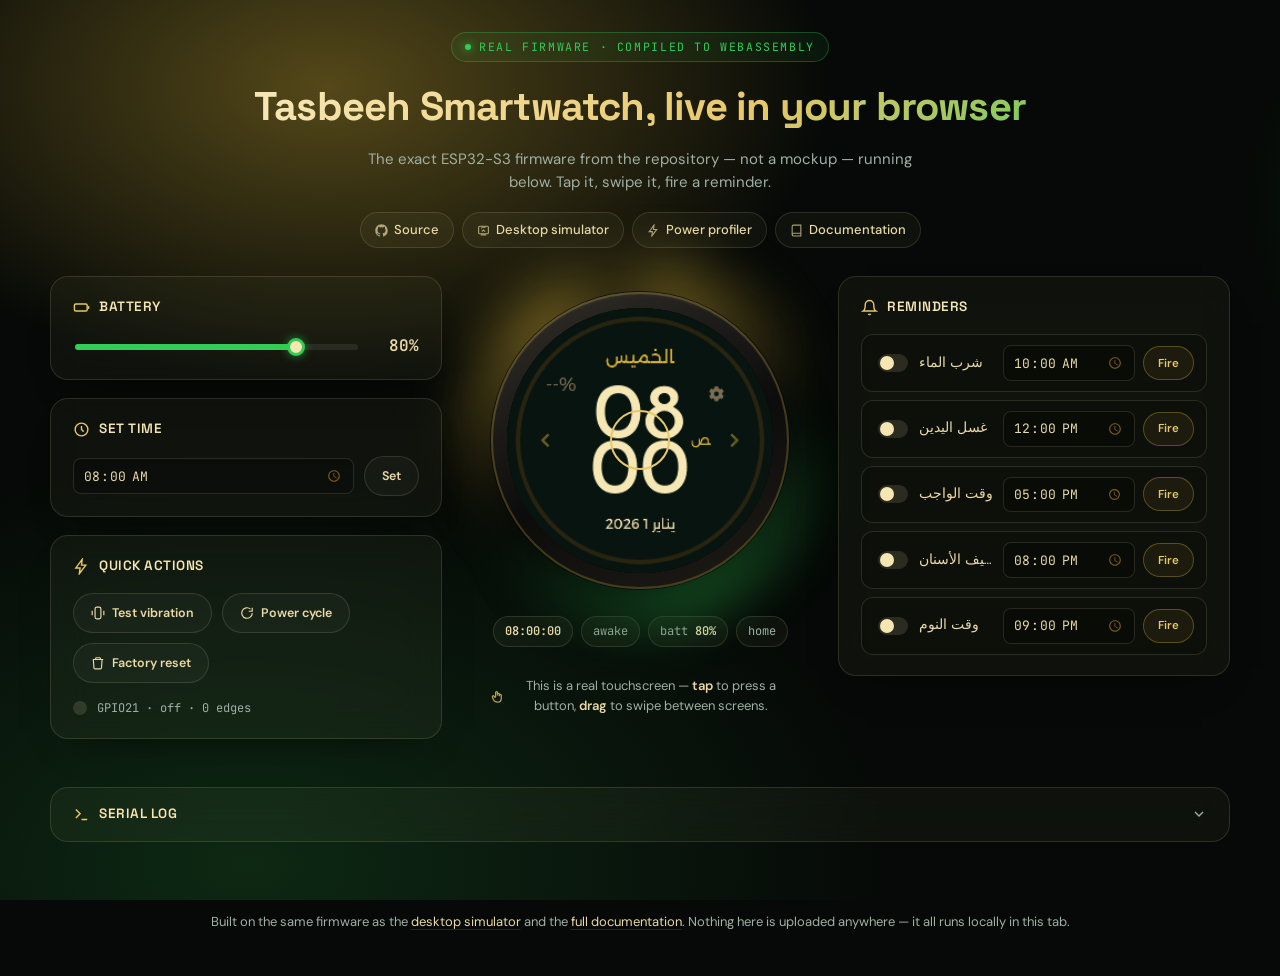
==== commit d9214040: "Fix layout centering, add sleep/touch affordances, restyle native sim Browser build (docs/): - Fixed" ====
--- a/docs/index.html
+++ b/docs/index.html
@@ -44,14 +44,30 @@
 <main id="stage" class="stage wrap">
   <div class="watch-col">
     <div class="watch-orbit">
+      <div id="vibe-rings" class="vibe-rings" aria-hidden="true"></div>
       <div class="watch-case">
         <div class="watch-bezel">
           <canvas id="watch-canvas" width="240" height="240"></canvas>
+          <!-- Plays a couple of times right after boot, then dismisses itself
+               for good (see app.js) -- a wordless "this responds to touch"
+               signal, on top of the text hint below. -->
+          <div id="tap-hint" class="tap-hint" aria-hidden="true"></div>
+          <div id="sleep-overlay" class="sleep-overlay" aria-hidden="true">
+            <svg viewBox="0 0 24 24" fill="currentColor"><path d="M21 12.8A9 9 0 1 1 11.2 3a7 7 0 0 0 9.8 9.8Z"/></svg>
+            <span id="sleep-overlay-text">screen off &middot; light sleep</span>
+            <span class="tap-to-wake">
+              <svg viewBox="0 0 24 24" fill="none" stroke="currentColor" stroke-width="2"><path d="M9 12.5V5.5a1.5 1.5 0 0 1 3 0v5M12 10.5v-2a1.5 1.5 0 0 1 3 0v3M15 11.5V10a1.5 1.5 0 0 1 3 0v5c0 3-2 6-6 6s-5.5-2-6.7-4.3L4 13a1.4 1.4 0 0 1 2.3-1.6L9 14"/></svg>
+              tap to wake
+            </span>
+          </div>
         </div>
       </div>
     </div>
     <div id="watch-status" class="watch-status"></div>
-    <p class="watch-hint">Click / drag on the face to tap or swipe between screens, just like the real touchscreen.</p>
+    <p class="watch-hint">
+      <svg viewBox="0 0 24 24" fill="none" stroke="currentColor" stroke-width="2"><path d="M9 12.5V5.5a1.5 1.5 0 0 1 3 0v5M12 10.5v-2a1.5 1.5 0 0 1 3 0v3M15 11.5V10a1.5 1.5 0 0 1 3 0v5c0 3-2 6-6 6s-5.5-2-6.7-4.3L4 13a1.4 1.4 0 0 1 2.3-1.6L9 14"/></svg>
+      <span>This is a real touchscreen — <b>tap</b> to press a button, <b>drag</b> to swipe between screens.</span>
+    </p>
   </div>
 
   <div class="panel panel-left">
@@ -60,6 +76,14 @@
       <div class="battery-row">
         <input id="battery-input" type="range" min="0" max="100" value="80" style="--pct:80%">
         <output id="battery-output">80%</output>
+      </div>
+    </section>
+
+    <section class="card">
+      <h2><svg viewBox="0 0 24 24" fill="none" stroke="currentColor" stroke-width="2"><circle cx="12" cy="12" r="9"/><path d="M12 7v5l3 3"/></svg>Set time</h2>
+      <div class="time-row">
+        <input id="time-input" type="time" step="60">
+        <button id="btn-set-time" class="btn">Set</button>
       </div>
     </section>
 
@@ -91,13 +115,25 @@
       <h2><svg viewBox="0 0 24 24" fill="none" stroke="currentColor" stroke-width="2"><path d="M18 8a6 6 0 0 0-12 0c0 7-3 9-3 9h18s-3-2-3-9"/><path d="M13.73 21a2 2 0 0 1-3.46 0"/></svg>Reminders</h2>
       <div id="reminder-list" class="reminder-list"></div>
     </section>
-
-    <section class="card card-log">
-      <h2><svg viewBox="0 0 24 24" fill="none" stroke="currentColor" stroke-width="2"><polyline points="4 17 10 11 4 5"/><line x1="12" y1="19" x2="20" y2="19"/></svg>Serial log</h2>
-      <div id="log-panel" class="log-panel"></div>
-    </section>
   </div>
 </main>
+
+<!-- The serial log is diagnostic output, not a watch control -- a
+     different kind of content than Battery/Reminders/Quick actions, so it
+     gets its own full-width section instead of being squeezed into a side
+     column (where it was the tallest thing on the page and threw the
+     whole layout off balance). Collapsed by default: it's proof this is
+     real firmware, not something every visitor needs open immediately. -->
+<section class="wrap log-section">
+  <details class="card log-card">
+    <summary>
+      <svg viewBox="0 0 24 24" fill="none" stroke="currentColor" stroke-width="2"><polyline points="4 17 10 11 4 5"/><line x1="12" y1="19" x2="20" y2="19"/></svg>
+      Serial log
+      <svg class="chevron" viewBox="0 0 24 24" fill="none" stroke="currentColor" stroke-width="2"><polyline points="6 9 12 15 18 9"/></svg>
+    </summary>
+    <div id="log-panel" class="log-panel"></div>
+  </details>
+</section>
 
 <footer>
   Built on the same firmware as the
--- a/docs/style.css
+++ b/docs/style.css
@@ -16,6 +16,7 @@
   --gold: #d4af37;      /* color_gold */
   --gold-soft: #e8c766;
   --teal: #33cc55;      /* color_teal */
+  --yellow: #ffcc33;    /* light sleep — distinct from --gold, which is already used everywhere for chrome/accents */
   --red: #ff5c5c;
   --heading: "Space Grotesk", var(--sans);
   --sans: "DM Sans", -apple-system, "Segoe UI", sans-serif;
@@ -128,7 +129,7 @@
    section on small screens — simplest fix per the skill's own "Fixed
    Positioning" rule is to just not use fixed/sticky here at all). Two
    panels appear beside each other at 700px, then flank the watch on
-   both sides at 1080px so it reads as "surrounded", not "off to the
+   both sides at 1160px so it reads as "surrounded", not "off to the
    side of a list". */
 .stage {
   display: grid;
@@ -144,9 +145,21 @@
     grid-template-areas: "watch watch" "left right";
   }
 }
-@media (min-width: 1080px) {
+@media (min-width: 1160px) {
   .stage {
-    grid-template-columns: minmax(0,1fr) minmax(300px, 340px) minmax(0,1fr);
+    /* Left and right MUST be the same track size. Two equal 1fr (or
+       equal minmax()) tracks flanking a fixed middle one is the only
+       way a grid centers that middle item on the page using plain
+       CSS — it works because the two outer tracks always resolve to
+       literally the same computed width. Giving the panels different
+       widths (even via max-width on the content instead of the track)
+       breaks that equality and the watch drifts off-center by roughly
+       half the width difference — measured, not guessed, after two
+       earlier attempts at "narrower battery, wider reminders" both
+       visibly failed this exact way. If asymmetric panel widths come
+       back, they need JS measuring actual rendered widths and
+       compensating with a transform, not a CSS-only trick. */
+    grid-template-columns: minmax(340px, 1fr) minmax(300px, 340px) minmax(340px, 1fr);
     align-items: start;
     gap: 28px;
     grid-template-areas: "left watch right";
@@ -194,8 +207,95 @@
   box-shadow: inset 0 0 0 3px #050505;
   cursor: pointer;
   touch-action: none;
+  position: relative;
 }
 #watch-canvas { width: 100%; height: 100%; display: block; }
+
+/* ── screen-off indicator ─────────────────────────────────────────
+   The canvas only repaints when the firmware actually flushes a new
+   frame, so during light/deep sleep it just freezes on whatever was
+   last drawn -- on real hardware that's invisible (backlight is off),
+   here it looked like the page had frozen. This overlay stands in for
+   the missing backlight: it's driven purely by state.bl from the
+   firmware's own PWM duty, not by client-side guessing. */
+.sleep-overlay {
+  position: absolute; inset: 0; border-radius: 50%;
+  background: rgba(2, 5, 3, 0.94);
+  display: flex; flex-direction: column; align-items: center; justify-content: center; gap: 10px;
+  color: var(--ink-dim);
+  opacity: 0; pointer-events: none;
+  transition: opacity .5s ease, color .3s ease;
+}
+/* Light sleep (RAM kept, wakes in ~ms) vs. deep sleep (a real reboot,
+   only entered under <5% battery lockdown -- reachable here by dragging
+   the battery slider down) are different enough states in the real
+   firmware that this shouldn't read as one generic "off". */
+.sleep-overlay.on { opacity: 1; color: var(--yellow); }
+.sleep-overlay.on.deep { color: var(--red); }
+.sleep-overlay > svg { width: 22px; height: 22px; opacity: .55; }
+#sleep-overlay-text { font-family: var(--mono); font-size: 11px; letter-spacing: .04em; text-transform: uppercase; }
+
+/* The actual call to action -- distinct from the status line above it
+   (plain weight, normal case, its own gentle pulse) since it's the one
+   piece of this overlay that's actually asking for an action. */
+.tap-to-wake {
+  display: flex; align-items: center; gap: 6px;
+  font-family: var(--sans); font-weight: 600; font-size: 12.5px;
+  margin-top: 2px;
+}
+.tap-to-wake svg { width: 16px; height: 16px; opacity: 1; }
+@media (prefers-reduced-motion: no-preference) {
+  .tap-to-wake { animation: tap-invite 1.8s ease-in-out infinite; }
+}
+@keyframes tap-invite { 0%, 100% { opacity: .55; } 50% { opacity: 1; } }
+
+/* ── "this is touchable" onboarding pulse ─────────────────────────
+   Plays a few times right after boot, then dismisses itself for good
+   (app.js) -- a wordless nudge toward the touch hint text below, since
+   "click/drag the canvas" isn't obviously a real touchscreen otherwise. */
+.tap-hint {
+  position: absolute; left: 50%; top: 50%; width: 60px; height: 60px;
+  margin: -30px 0 0 -30px;
+  border-radius: 50%;
+  border: 2px solid var(--gold-soft);
+  opacity: 0; pointer-events: none; z-index: 3;   /* above .vibe-rings (2) */
+  transition: opacity .4s ease;
+}
+.tap-hint.show { opacity: 1; }
+@media (prefers-reduced-motion: no-preference) {
+  .tap-hint.show { animation: tap-pulse 1.4s ease-out 3; }
+}
+@media (prefers-reduced-motion: reduce) {
+  .tap-hint.show { opacity: .6; }   /* a static ring instead of a moving one */
+}
+@keyframes tap-pulse {
+  0%   { transform: scale(.3); opacity: .9; }
+  70%  { transform: scale(1);  opacity: 0; }
+  100% { transform: scale(1);  opacity: 0; }
+}
+
+/* ── vibration rings: expanding ripples on each motor pulse ──────── */
+.vibe-rings { position: absolute; inset: 0; pointer-events: none; z-index: 2; }   /* above .watch-case's z-index:1 */
+.vibe-ring {
+  position: absolute; inset: 0; border-radius: 50%;
+  border: 2px solid var(--gold-soft);
+  box-shadow: 0 0 16px rgba(232, 199, 102, .5);
+}
+@media (prefers-reduced-motion: no-preference) {
+  .vibe-ring { animation: vibe-ripple 0.85s cubic-bezier(.2,.7,.3,1) forwards; }
+}
+@media (prefers-reduced-motion: reduce) {
+  /* No motion: a single static flash instead of a moving ring. */
+  .vibe-ring { animation: vibe-flash 0.5s ease-out forwards; }
+}
+@keyframes vibe-ripple {
+  from { transform: scale(0.94); opacity: .85; border-width: 3px; }
+  to   { transform: scale(1.55); opacity: 0; border-width: 1px; }
+}
+@keyframes vibe-flash {
+  from { opacity: .7; }
+  to   { opacity: 0; }
+}
 
 .watch-status {
   font-family: var(--mono); font-size: 12px; color: var(--ink-dim);
@@ -206,7 +306,16 @@
   background: var(--glass); border: 1px solid var(--glass-border);
 }
 .watch-status b { color: var(--cream); font-weight: 600; }
-.watch-hint { font-size: 13px; color: var(--ink-dim); text-align: center; max-width: 280px; }
+/* Mode chip: awake stays the default chip look; sleep states get the same
+   yellow/red the sleep overlay uses, so the two agree with each other. */
+.watch-status .mode-light { color: var(--yellow); border-color: rgba(255,204,51,.35); background: rgba(255,204,51,.08); }
+.watch-status .mode-deep { color: var(--red); border-color: rgba(255,92,92,.35); background: rgba(255,92,92,.08); }
+.watch-hint {
+  font-size: 13px; color: var(--ink-dim); text-align: center; max-width: 300px;
+  display: flex; align-items: center; gap: 7px; justify-content: center;
+}
+.watch-hint svg { width: 15px; height: 15px; flex-shrink: 0; color: var(--gold-soft); opacity: .8; }
+.watch-hint b { color: var(--cream); font-weight: 600; }
 
 /* ── control panel ───────────────────────────────────────────────*/
 .panel { display: flex; flex-direction: column; gap: 18px; min-width: 0; width: 100%; }
@@ -220,7 +329,6 @@
   transition: border-color .2s;
 }
 .card:hover { border-color: rgba(233, 217, 168, 0.22); }
-.card-log { flex: 1; display: flex; flex-direction: column; min-height: 0; }
 .card h2 {
   margin: 0 0 16px;
   display: flex; align-items: center; gap: 9px;
@@ -251,21 +359,48 @@
 }
 .battery-row output { font-family: var(--mono); font-weight: 600; width: 4.5ch; text-align: right; color: var(--cream); }
 
+/* Themed <input type=time> -- shared by the Set Time card and each
+   reminder row, so a picker looks like it belongs to this page instead
+   of the browser's stock control. */
+input[type=time] {
+  font-family: var(--mono); font-size: 13px; color: var(--cream);
+  background: rgba(0,0,0,.25); border: 1px solid var(--glass-border); border-radius: 8px;
+  padding: 7px 9px; color-scheme: dark;
+}
+input[type=time]::-webkit-calendar-picker-indicator { filter: invert(.7) sepia(1) saturate(3) hue-rotate(2deg); cursor: pointer; }
+
+.time-row { display: flex; align-items: center; gap: 10px; }
+.time-row input[type=time] { flex: 1; }
+
 .reminder-list { display: flex; flex-direction: column; gap: 8px; }
 .reminder-row {
-  display: flex; align-items: center; gap: 10px;
+  display: flex; align-items: center; gap: 8px;
   background: rgba(0,0,0,.18); border: 1px solid var(--glass-border); border-radius: 12px;
   padding: 10px 12px;
   transition: border-color .15s, background .15s;
 }
 .reminder-row:hover { border-color: rgba(233,217,168,.28); background: rgba(0,0,0,.28); }
-.reminder-row .dot { width: 8px; height: 8px; border-radius: 50%; background: var(--glass-border); flex-shrink: 0; }
-.reminder-row.on .dot { background: var(--teal); box-shadow: 0 0 8px var(--teal); }
-.reminder-row .label { flex: 1; font-size: 13.5px; min-width: 0; overflow: hidden; text-overflow: ellipsis; white-space: nowrap; }
-.reminder-row .time { font-family: var(--mono); font-size: 12px; color: var(--ink-dim); }
+.reminder-row.on { border-color: rgba(51,204,85,.3); }
+
+/* Enabled toggle -- a checkbox under the hood, drawn as a small switch. */
+.rem-toggle {
+  appearance: none; flex-shrink: 0; width: 30px; height: 18px; border-radius: 999px;
+  background: var(--glass-border); border: none; cursor: pointer; position: relative;
+  transition: background .15s;
+}
+.rem-toggle::before {
+  content: ""; position: absolute; top: 2px; left: 2px; width: 14px; height: 14px; border-radius: 50%;
+  background: var(--ink); transition: transform .15s;
+}
+.rem-toggle:checked { background: var(--teal); }
+.rem-toggle:checked::before { transform: translateX(12px); box-shadow: 0 0 6px rgba(51,204,85,.7); }
+
+.reminder-row .label { flex: 1; font-size: 13.5px; min-width: 56px; overflow: hidden; text-overflow: ellipsis; white-space: nowrap; }
+.reminder-row .rem-time { width: 132px; flex-shrink: 0; }
 .reminder-row button {
   font-family: var(--sans); font-weight: 600; font-size: 11.5px; padding: 8px 14px; min-height: 34px; border-radius: 999px;
   border: 1px solid rgba(212,175,55,.35); background: rgba(212,175,55,.08); color: var(--gold-soft); cursor: pointer;
+  flex-shrink: 0;
   transition: background .15s, transform .15s;
 }
 .reminder-row button:hover { background: rgba(212,175,55,.2); transform: translateY(-1px); }
@@ -289,11 +424,35 @@
 }
 .motor-dot.buzz { background: var(--gold-soft); box-shadow: 0 0 14px var(--gold-soft); }
 
+/* ── serial log: its own full-width section, not squeezed into a side
+   column (see index.html for why) ─────────────────────────────────── */
+.log-section {
+  /* Plain .wrap width, same as .stage -- no grid needed to line these
+     up: since the panels above now fill their tracks completely (see
+     .stage's comment on why that has to be true), the panels' rendered
+     edges ARE .wrap's inner content edges. Matching .wrap is matching
+     the panels. */
+  padding: 0 20px 40px;
+}
+.log-card { padding: 0; overflow: hidden; }
+.log-card summary {
+  list-style: none; cursor: pointer; user-select: none;
+  display: flex; align-items: center; gap: 9px;
+  padding: 16px 22px;
+  font-family: var(--heading); font-size: 13.5px; letter-spacing: .04em; text-transform: uppercase;
+  color: var(--ink); font-weight: 600;
+}
+.log-card summary::-webkit-details-marker { display: none; }
+.log-card summary svg:first-child { width: 17px; height: 17px; color: var(--gold-soft); flex-shrink: 0; }
+.log-card summary .chevron { width: 16px; height: 16px; margin-left: auto; color: var(--ink-dim); transition: transform .2s; }
+.log-card[open] summary .chevron { transform: rotate(180deg); }
+.log-card summary:hover { background: rgba(233, 217, 168, 0.04); }
+
 .log-panel {
   font-family: var(--mono); font-size: 11.5px; line-height: 1.65; color: var(--ink-dim);
-  background: rgba(0,0,0,.28); border: 1px solid var(--glass-border); border-radius: 12px;
-  padding: 12px 14px; height: 170px; flex: 1; min-height: 170px;
-  overflow-y: auto; white-space: pre-wrap; word-break: break-all;
+  background: rgba(0,0,0,.28); border-top: 1px solid var(--glass-border);
+  margin: 0 22px 20px; border-radius: 10px; padding: 14px 16px;
+  height: 220px; overflow-y: auto; white-space: pre-wrap; word-break: break-all;
 }
 .log-panel .fresh { color: var(--teal); }
 .log-panel::-webkit-scrollbar { width: 8px; }
